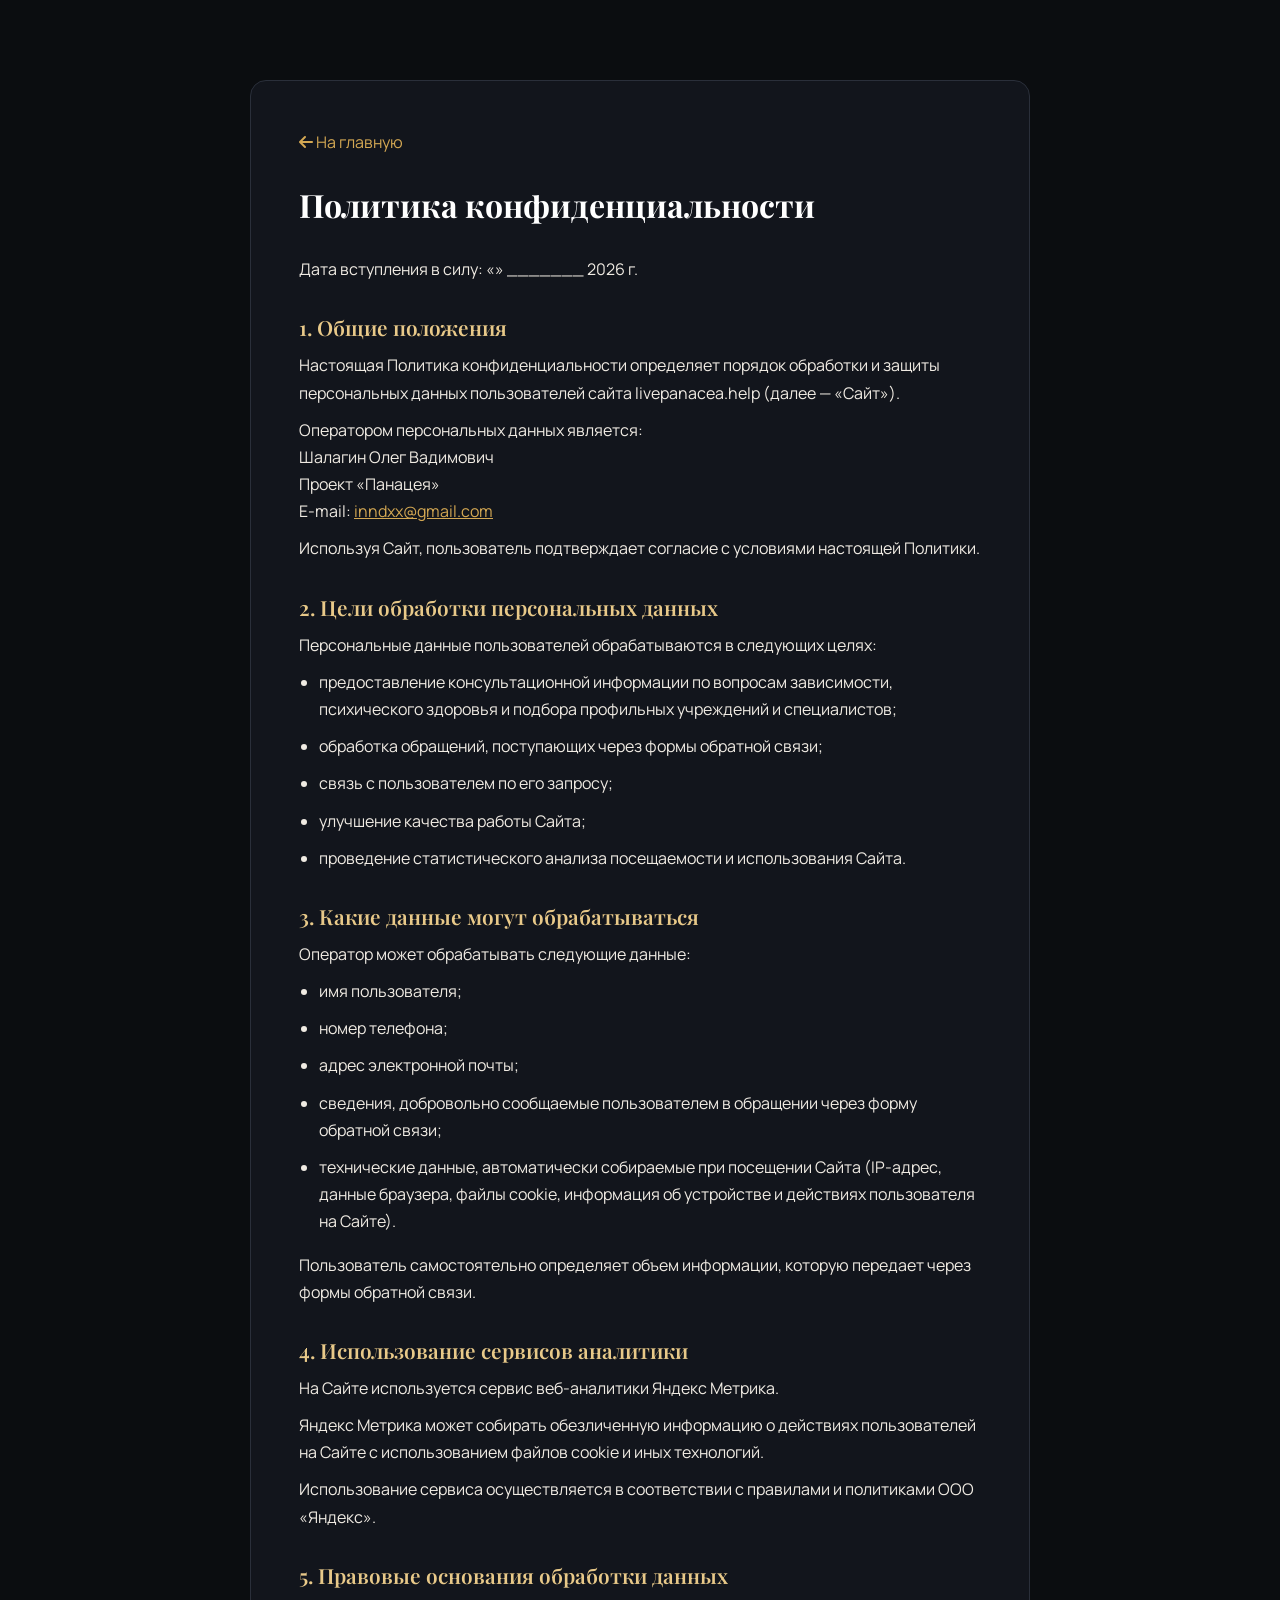
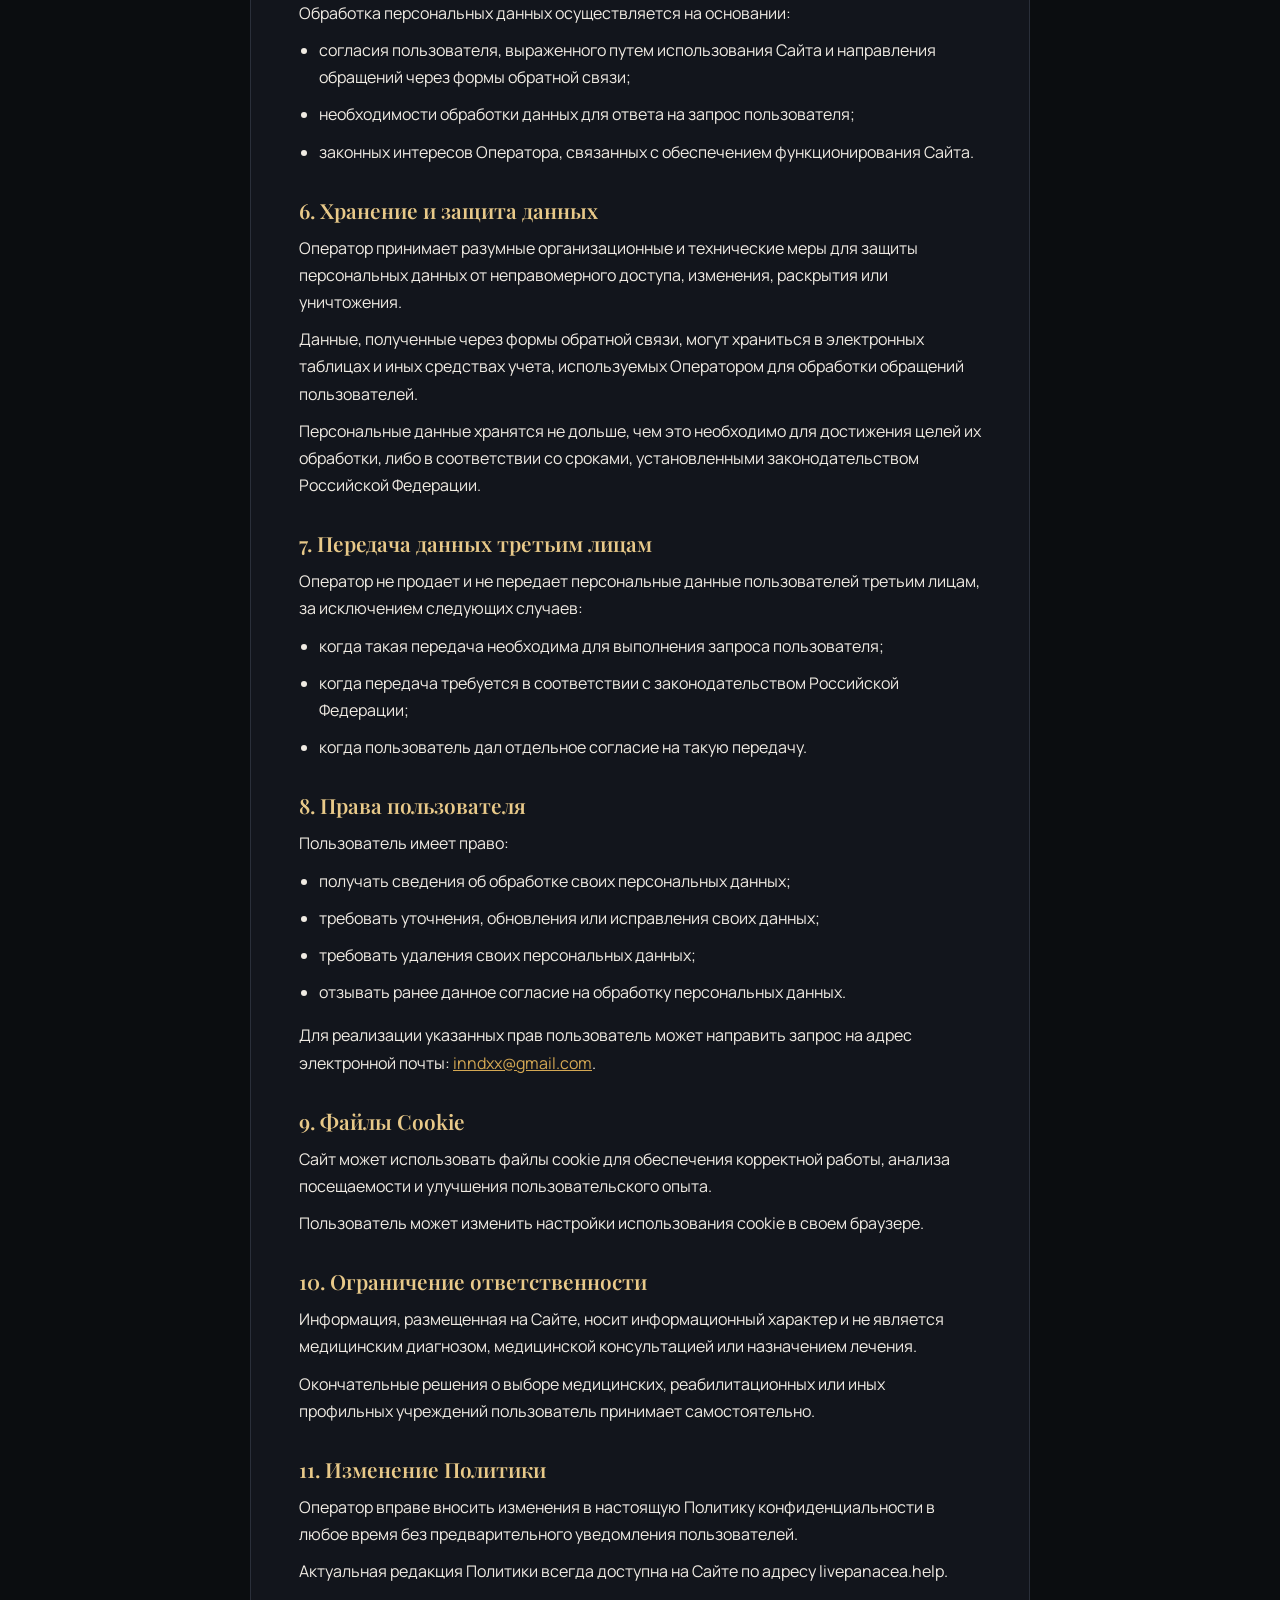
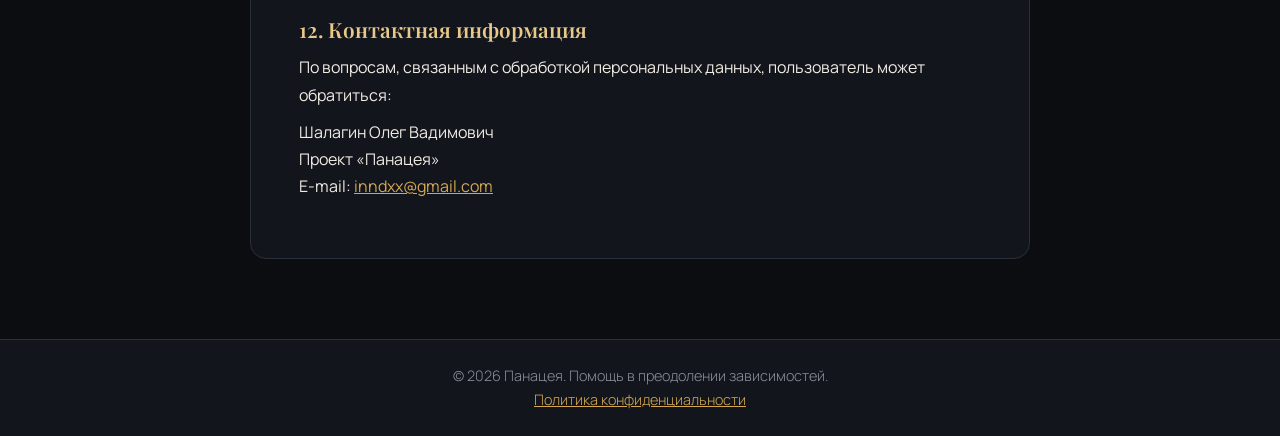
==== privacy.html @ d99a742f "feat: add privacy policy, Yandex Metrika, verification file, fix email - Add privacy.html with full " ====
<!DOCTYPE html>
<html lang="ru">
<head>
  <meta charset="UTF-8">
  <meta name="viewport" content="width=device-width, initial-scale=1.0">
  <title>Политика конфиденциальности — Панацея</title>
  <meta name="description" content="Политика конфиденциальности проекта Панацея">
  <meta name="robots" content="noindex, follow">
  <link rel="preconnect" href="https://fonts.googleapis.com">
  <link rel="preconnect" href="https://fonts.gstatic.com" crossorigin>
  <link href="https://fonts.googleapis.com/css2?family=Playfair+Display:wght@400;600;700&family=Manrope:wght@300;400;500;600;700&display=swap" rel="stylesheet">
  <link rel="stylesheet" href="https://cdnjs.cloudflare.com/ajax/libs/font-awesome/6.5.0/css/all.min.css">
  <link rel="stylesheet" href="css/style.css?v=3">
  <link rel="icon" type="image/png" href="favicon.png">

  <!-- Yandex.Metrika counter -->
  <script type="text/javascript">
     (function(m,e,t,r,i,k,a){m[i]=m[i]||function(){(m[i].a=m[i].a||[]).push(arguments)};
     m[i].l=1*new Date();
     for (var j = 0; j < document.scripts.length; j++) {if (document.scripts[j].src === r) { return; }}
     k=e.createElement(t),a=e.getElementsByTagName(t)[0],k.async=1,k.src=r,a.parentNode.insertBefore(k,a)})
     (window, document, "script", "https://mc.yandex.ru/metrika/tag.js?id=109764891", "ym");

     ym(109764891, "init", {
          ssr:true,
          webvisor:true,
          clickmap:true,
          ecommerce:"dataLayer",
          accurateTrackBounce:true,
          trackLinks:true
     });
  </script>
  <noscript><div><img src="https://mc.yandex.ru/watch/109764891" style="position:absolute; left:-9999px;" alt="" /></div></noscript>
  <!-- /Yandex.Metrika counter -->
  <style>
    .privacy-page { min-height: 100vh; padding: 80px 24px; }
    .privacy-container { max-width: 780px; margin: 0 auto; background: var(--color-surface); border: 1px solid var(--color-border); border-radius: 16px; padding: 48px; }
    .privacy-container h1 { font-family: var(--font-display); font-size: 2rem; margin-bottom: 24px; color: var(--color-white); }
    .privacy-container h2 { font-family: var(--font-display); font-size: 1.3rem; margin-top: 32px; margin-bottom: 12px; color: var(--color-accent-light); }
    .privacy-container p, .privacy-container li { color: var(--color-text); line-height: 1.7; margin-bottom: 10px; }
    .privacy-container ul { margin-left: 20px; margin-bottom: 16px; }
    .privacy-container a { color: var(--color-accent); }
    .privacy-back { display: inline-block; margin-bottom: 24px; color: var(--color-accent); text-decoration: none; }
    .privacy-back:hover { text-decoration: underline; }
    footer { text-align: center; padding: 24px; color: var(--color-text-muted); font-size: 0.9rem; }
    footer a { color: var(--color-text-muted); text-decoration: underline; }
    @media (max-width: 600px) {
      .privacy-container { padding: 28px 20px; }
      .privacy-container h1 { font-size: 1.6rem; }
    }
  </style>
</head>
<body>
  <div class="privacy-page">
    <div class="privacy-container">
      <a href="index.html" class="privacy-back"><i class="fas fa-arrow-left"></i> На главную</a>
      <h1>Политика конфиденциальности</h1>
      <p>Дата вступления в силу: «» _______ 2026 г.</p>

      <h2>1. Общие положения</h2>
      <p>Настоящая Политика конфиденциальности определяет порядок обработки и защиты персональных данных пользователей сайта livepanacea.help (далее — «Сайт»).</p>
      <p>Оператором персональных данных является:<br>
      Шалагин Олег Вадимович<br>
      Проект «Панацея»<br>
      E-mail: <a href="mailto:inndxx@gmail.com">inndxx@gmail.com</a></p>
      <p>Используя Сайт, пользователь подтверждает согласие с условиями настоящей Политики.</p>

      <h2>2. Цели обработки персональных данных</h2>
      <p>Персональные данные пользователей обрабатываются в следующих целях:</p>
      <ul>
        <li>предоставление консультационной информации по вопросам зависимости, психического здоровья и подбора профильных учреждений и специалистов;</li>
        <li>обработка обращений, поступающих через формы обратной связи;</li>
        <li>связь с пользователем по его запросу;</li>
        <li>улучшение качества работы Сайта;</li>
        <li>проведение статистического анализа посещаемости и использования Сайта.</li>
      </ul>

      <h2>3. Какие данные могут обрабатываться</h2>
      <p>Оператор может обрабатывать следующие данные:</p>
      <ul>
        <li>имя пользователя;</li>
        <li>номер телефона;</li>
        <li>адрес электронной почты;</li>
        <li>сведения, добровольно сообщаемые пользователем в обращении через форму обратной связи;</li>
        <li>технические данные, автоматически собираемые при посещении Сайта (IP-адрес, данные браузера, файлы cookie, информация об устройстве и действиях пользователя на Сайте).</li>
      </ul>
      <p>Пользователь самостоятельно определяет объем информации, которую передает через формы обратной связи.</p>

      <h2>4. Использование сервисов аналитики</h2>
      <p>На Сайте используется сервис веб-аналитики Яндекс Метрика.</p>
      <p>Яндекс Метрика может собирать обезличенную информацию о действиях пользователей на Сайте с использованием файлов cookie и иных технологий.</p>
      <p>Использование сервиса осуществляется в соответствии с правилами и политиками ООО «Яндекс».</p>

      <h2>5. Правовые основания обработки данных</h2>
      <p>Обработка персональных данных осуществляется на основании:</p>
      <ul>
        <li>согласия пользователя, выраженного путем использования Сайта и направления обращений через формы обратной связи;</li>
        <li>необходимости обработки данных для ответа на запрос пользователя;</li>
        <li>законных интересов Оператора, связанных с обеспечением функционирования Сайта.</li>
      </ul>

      <h2>6. Хранение и защита данных</h2>
      <p>Оператор принимает разумные организационные и технические меры для защиты персональных данных от неправомерного доступа, изменения, раскрытия или уничтожения.</p>
      <p>Данные, полученные через формы обратной связи, могут храниться в электронных таблицах и иных средствах учета, используемых Оператором для обработки обращений пользователей.</p>
      <p>Персональные данные хранятся не дольше, чем это необходимо для достижения целей их обработки, либо в соответствии со сроками, установленными законодательством Российской Федерации.</p>

      <h2>7. Передача данных третьим лицам</h2>
      <p>Оператор не продает и не передает персональные данные пользователей третьим лицам, за исключением следующих случаев:</p>
      <ul>
        <li>когда такая передача необходима для выполнения запроса пользователя;</li>
        <li>когда передача требуется в соответствии с законодательством Российской Федерации;</li>
        <li>когда пользователь дал отдельное согласие на такую передачу.</li>
      </ul>

      <h2>8. Права пользователя</h2>
      <p>Пользователь имеет право:</p>
      <ul>
        <li>получать сведения об обработке своих персональных данных;</li>
        <li>требовать уточнения, обновления или исправления своих данных;</li>
        <li>требовать удаления своих персональных данных;</li>
        <li>отзывать ранее данное согласие на обработку персональных данных.</li>
      </ul>
      <p>Для реализации указанных прав пользователь может направить запрос на адрес электронной почты: <a href="mailto:inndxx@gmail.com">inndxx@gmail.com</a>.</p>

      <h2>9. Файлы Cookie</h2>
      <p>Сайт может использовать файлы cookie для обеспечения корректной работы, анализа посещаемости и улучшения пользовательского опыта.</p>
      <p>Пользователь может изменить настройки использования cookie в своем браузере.</p>

      <h2>10. Ограничение ответственности</h2>
      <p>Информация, размещенная на Сайте, носит информационный характер и не является медицинским диагнозом, медицинской консультацией или назначением лечения.</p>
      <p>Окончательные решения о выборе медицинских, реабилитационных или иных профильных учреждений пользователь принимает самостоятельно.</p>

      <h2>11. Изменение Политики</h2>
      <p>Оператор вправе вносить изменения в настоящую Политику конфиденциальности в любое время без предварительного уведомления пользователей.</p>
      <p>Актуальная редакция Политики всегда доступна на Сайте по адресу livepanacea.help.</p>

      <h2>12. Контактная информация</h2>
      <p>По вопросам, связанным с обработкой персональных данных, пользователь может обратиться:</p>
      <p>Шалагин Олег Вадимович<br>
      Проект «Панацея»<br>
      E-mail: <a href="mailto:inndxx@gmail.com">inndxx@gmail.com</a></p>
    </div>
  </div>
  <footer>
    <p>© 2026 Панацея. Помощь в преодолении зависимостей.</p>
    <p><a href="privacy.html" style="color: var(--color-accent);">Политика конфиденциальности</a></p>
  </footer>
</body>
</html>
---- css/style.css ----
:root {
  --color-bg: #0B0D10;
  --color-surface: #12151C;
  --color-surface-raised: #181C26;
  --color-border: #2A2F3A;
  --color-border-hover: #3D4452;
  --color-accent: #D4A853;
  --color-accent-light: #E8C989;
  --color-accent-glow: rgba(212,168,83,0.25);
  --color-text: #F0EBE3;
  --color-text-muted: #8A8F99;
  --color-white: #FFFFFF;
  --font-display: 'Playfair Display', serif;
  --font-body: 'Manrope', sans-serif;
}

* { margin: 0; padding: 0; box-sizing: border-box; }

html { scroll-behavior: smooth; }

body {
  font-family: var(--font-body);
  color: var(--color-text);
  background-color: var(--color-bg);
  line-height: 1.65;
  font-size: 16px;
  -webkit-font-smoothing: antialiased;
}

::selection {
  background: var(--color-accent);
  color: var(--color-bg);
}

/* Header */
header {
  position: fixed;
  top: 0; left: 0; right: 0;
  z-index: 1000;
  transition: background 0.4s ease, border-color 0.4s ease;
  border-bottom: 1px solid transparent;
}

header.scrolled {
  background: rgba(11,13,16,0.92);
  backdrop-filter: blur(16px);
  border-bottom-color: var(--color-border);
}

.header-inner {
  max-width: 1200px;
  margin: 0 auto;
  padding: 0 24px;
  display: flex;
  justify-content: space-between;
  align-items: center;
  height: 72px;
}

.logo {
  display: flex;
  align-items: center;
  text-decoration: none;
}

.logo img {
  height: 62px;
  width: auto;
  display: block;
  filter: brightness(1.1);
}

nav ul {
  display: flex;
  list-style: none;
  gap: 32px;
}

nav a {
  text-decoration: none;
  color: #B8BCC4;
  font-weight: 500;
  font-size: 0.9rem;
  transition: color 0.3s ease;
  position: relative;
}

nav a::after {
  content: '';
  position: absolute;
  bottom: -4px;
  left: 0;
  width: 0;
  height: 1.5px;
  background: var(--color-accent);
  transition: width 0.3s ease;
}

nav a:hover {
  color: var(--color-text);
}

nav a:hover::after {
  width: 100%;
}

.menu-toggle {
  display: none;
  background: none;
  border: none;
  font-size: 1.5rem;
  color: var(--color-text);
  cursor: pointer;
  padding: 8px;
}

/* Hero */
.hero {
  min-height: 100vh;
  display: flex;
  align-items: center;
  justify-content: center;
  text-align: center;
  position: relative;
  overflow: hidden;
  max-width: none;
  margin: 0;
  padding: 120px 0 80px;
}

.hero-bg {
  position: absolute;
  inset: 0;
  background-size: cover;
  background-position: center;
  z-index: 0;
}

.hero-overlay {
  position: absolute;
  inset: 0;
  background: linear-gradient(
    to bottom,
    rgba(11,13,16,0.4) 0%,
    rgba(11,13,16,0.75) 60%,
    var(--color-bg) 100%
  );
  z-index: 1;
}

.hero-content {
  position: relative;
  z-index: 2;
  max-width: 800px;
  padding: 0 24px;
}

.hero h1 {
  font-family: var(--font-display);
  font-size: clamp(3rem, 8vw, 6rem);
  font-weight: 600;
  color: var(--color-white);
  margin-bottom: 24px;
  letter-spacing: -1px;
  line-height: 1.1;
}

.hero p {
  font-size: clamp(1.1rem, 2.5vw, 1.35rem);
  color: rgba(240,235,227,0.85);
  max-width: 640px;
  margin: 0 auto 40px;
  font-weight: 300;
  line-height: 1.6;
}

.hero-buttons {
  display: flex;
  gap: 16px;
  justify-content: center;
  flex-wrap: wrap;
}

.btn {
  display: inline-block;
  padding: 16px 36px;
  border-radius: 6px;
  text-decoration: none;
  font-weight: 600;
  font-size: 0.95rem;
  transition: all 0.35s ease;
  border: none;
  cursor: pointer;
  font-family: var(--font-body);
  letter-spacing: 0.3px;
}

.btn-primary {
  background: linear-gradient(135deg, var(--color-accent), #B88B3A);
  color: var(--color-bg);
  box-shadow: 0 4px 24px rgba(212,168,83,0.25);
}

.btn-primary:hover {
  transform: translateY(-2px);
  box-shadow: 0 8px 32px rgba(212,168,83,0.4);
  filter: brightness(1.08);
}

.btn-outline {
  background: transparent;
  color: var(--color-accent-light);
  border: 1.5px solid rgba(212,168,83,0.4);
}

.btn-outline:hover {
  background: rgba(212,168,83,0.08);
  border-color: var(--color-accent);
  color: var(--color-accent-light);
  transform: translateY(-2px);
}

.social-links {
  display: flex;
  justify-content: center;
  gap: 24px;
  margin-top: 48px;
}

.social-links a {
  color: var(--color-text-muted);
  font-size: 1.6rem;
  transition: all 0.3s ease;
  display: flex;
  align-items: center;
  justify-content: center;
  width: 48px;
  height: 48px;
  border-radius: 50%;
  border: 1px solid var(--color-border);
  text-decoration: none;
  overflow: hidden;
}

.social-links a:hover {
  color: var(--color-accent);
  border-color: var(--color-accent);
  background: rgba(212,168,83,0.08);
  transform: translateY(-3px);
}

.social-links a::after,
.social-links a::before {
  display: none !important;
  content: none !important;
}

.hero-scroll {
  position: absolute;
  bottom: 32px;
  right: 50%;
  transform: translateX(50%);
  z-index: 2;
}

.hero-scroll span {
  display: block;
  width: 24px;
  height: 40px;
  border: 2px solid rgba(255,255,255,0.3);
  border-radius: 12px;
  position: relative;
}

.hero-scroll span::before {
  content: '';
  position: absolute;
  top: 8px;
  left: 50%;
  transform: translateX(-50%);
  width: 4px;
  height: 8px;
  background: var(--color-accent);
  border-radius: 2px;
  animation: scrollWheel 2s infinite;
}

@keyframes scrollWheel {
  0% { opacity: 1; top: 8px; }
  100% { opacity: 0; top: 20px; }
}

/* Sections */
section {
  max-width: 1200px;
  margin: 0 auto;
  padding: 120px 24px 80px;
}

h2 {
  font-family: var(--font-display);
  font-size: clamp(1.8rem, 4vw, 2.6rem);
  margin-bottom: 16px;
  color: var(--color-white);
  font-weight: 600;
  line-height: 1.2;
}

.section-subtitle {
  color: var(--color-text-muted);
  font-size: 1.1rem;
  max-width: 700px;
  margin-bottom: 56px;
  font-weight: 300;
}

h3 {
  font-family: var(--font-display);
  font-size: 1.4rem;
  margin-bottom: 16px;
  color: var(--color-white);
  font-weight: 500;
}

/* About */
#about h2 {
  text-align: right;
}

#about .section-subtitle {
  text-align: right;
  margin-left: auto;
  margin-right: 0;
}

.about-content {
  display: grid;
  grid-template-columns: 1fr 1fr;
  gap: 64px;
  align-items: start;
}

.about-text p {
  color: var(--color-text-muted);
  margin-bottom: 20px;
  font-size: 1.05rem;
  font-weight: 300;
}

.about-text h3 {
  margin-top: 40px;
  margin-bottom: 24px;
  font-size: 1.3rem;
}

.team-list {
  display: flex;
  flex-direction: row;
  gap: 16px;
  margin: 24px 0;
  flex-wrap: wrap;
}

.team-member {
  display: flex;
  align-items: center;
  gap: 16px;
  padding: 12px 16px;
  background: var(--color-surface);
  border: 1px solid var(--color-border);
  border-radius: 12px;
  transition: border-color 0.3s ease;
  flex: 1;
  min-width: 200px;
}

.team-member:hover {
  border-color: var(--color-border-hover);
}

.team-member img,
.team-avatar {
  width: 56px;
  height: 56px;
  border-radius: 50%;
  object-fit: cover;
  object-position: center 20%;
  flex-shrink: 0;
  background: linear-gradient(135deg, var(--color-accent), #B88B3A);
  display: flex;
  align-items: center;
  justify-content: center;
  color: var(--color-bg);
  font-weight: 700;
  font-size: 1.1rem;
  font-family: var(--font-body);
}

.team-member div strong {
  display: block;
  color: var(--color-text);
  font-weight: 600;
  margin-bottom: 2px;
}

.team-member div span {
  color: var(--color-text-muted);
  font-size: 0.9rem;
}

.about-image {
  background: linear-gradient(135deg, #1a1f2d, #0f131a);
  border-radius: 16px;
  height: 420px;
  display: flex;
  align-items: center;
  justify-content: center;
  color: var(--color-text-muted);
  font-size: 1.2rem;
  border: 1px solid var(--color-border);
  position: relative;
  overflow: hidden;
}

.about-image::before {
  content: '';
  position: absolute;
  inset: 0;
  background: radial-gradient(circle at 30% 30%, rgba(212,168,83,0.06), transparent 60%);
}

/* Carousel */
.carousel {
  position: relative;
  overflow: hidden;
}

.carousel-track {
  display: flex;
  transition: transform 0.5s ease;
  height: 100%;
  width: 100%;
}

.carousel-slide {
  min-width: 100%;
  height: 100%;
  display: flex;
  align-items: center;
  justify-content: center;
  opacity: 0;
  transition: opacity 0.5s ease;
  position: absolute;
  inset: 0;
}

.carousel-slide.active {
  opacity: 1;
  position: relative;
}

.carousel-slide img {
  width: 100%;
  height: 100%;
  object-fit: cover;
  border-radius: 16px;
}

.carousel-btn {
  position: absolute;
  top: 50%;
  transform: translateY(-50%);
  background: rgba(11, 13, 16, 0.6);
  border: 1px solid var(--color-border);
  color: var(--color-text);
  width: 40px;
  height: 40px;
  border-radius: 50%;
  cursor: pointer;
  font-size: 1.2rem;
  display: flex;
  align-items: center;
  justify-content: center;
  z-index: 2;
  transition: background 0.3s ease, border-color 0.3s ease;
}

.carousel-btn:hover {
  background: var(--color-accent);
  border-color: var(--color-accent);
  color: var(--color-bg);
}

.carousel-prev { left: 12px; }
.carousel-next { right: 12px; }

.carousel-dots {
  position: absolute;
  bottom: 16px;
  left: 50%;
  transform: translateX(-50%);
  display: flex;
  gap: 8px;
  z-index: 2;
}

.carousel-dot {
  width: 8px;
  height: 8px;
  border-radius: 50%;
  background: rgba(240, 235, 227, 0.3);
  border: none;
  cursor: pointer;
  transition: background 0.3s ease;
}

.carousel-dot.active {
  background: var(--color-accent);
}

/* Videos */
.videos-grid {
  display: grid;
  grid-template-columns: repeat(auto-fit, minmax(320px, 1fr));
  gap: 28px;
}

.video-card {
  background: var(--color-surface);
  border-radius: 14px;
  overflow: hidden;
  border: 1px solid var(--color-border);
  transition: transform 0.35s ease, border-color 0.35s ease, box-shadow 0.35s ease;
}

.video-card:hover {
  transform: translateY(-6px);
  border-color: var(--color-border-hover);
  box-shadow: 0 20px 48px rgba(0,0,0,0.35);
}

.video-card .placeholder {
  aspect-ratio: 16/9;
  background: linear-gradient(135deg, #1a1f2d, #12151C);
  display: flex;
  align-items: center;
  justify-content: center;
  color: var(--color-accent);
  font-size: 3rem;
}

.video-wrapper {
  position: relative;
  padding-bottom: 56.25%;
  height: 0;
  overflow: hidden;
  background: var(--color-bg);
}

.video-wrapper iframe {
  position: absolute;
  top: 0; left: 0;
  width: 100%;
  height: 100%;
  border: none;
}

.video-card h3 {
  padding: 20px 24px 8px;
  font-size: 1.15rem;
  font-family: var(--font-body);
  font-weight: 600;
}

.video-card p {
  padding: 0 24px 24px;
  color: var(--color-text-muted);
  font-size: 0.95rem;
  font-weight: 300;
}

/* Services */
.services-grid {
  display: grid;
  grid-template-columns: repeat(auto-fit, minmax(260px, 1fr));
  gap: 24px;
}

.service-card {
  background: var(--color-surface);
  border-radius: 14px;
  padding: 36px 28px;
  border: 1px solid var(--color-border);
  transition: transform 0.35s ease, border-color 0.35s ease, box-shadow 0.35s ease;
  position: relative;
  overflow: hidden;
  cursor: pointer;
  display: flex;
  flex-direction: column;
}

.service-card::before {
  content: '';
  position: absolute;
  top: 0;
  left: 0;
  right: 0;
  height: 3px;
  background: linear-gradient(90deg, var(--color-accent), transparent);
  opacity: 0;
  transition: opacity 0.35s ease;
}

.service-card:hover {
  transform: translateY(-6px);
  border-color: var(--color-accent);
  box-shadow: 0 16px 40px rgba(0,0,0,0.3), 0 0 0 1px rgba(212,168,83,0.1);
}

.service-card:hover::before {
  opacity: 1;
}

.service-card h3 {
  font-family: var(--font-body);
  font-size: 1.2rem;
  font-weight: 600;
  margin-bottom: 12px;
}

.service-card p {
  color: var(--color-text-muted);
  font-size: 0.95rem;
  font-weight: 300;
  margin-bottom: 16px;
}

.service-card .price {
  font-size: 1.6rem;
  font-weight: 700;
  color: var(--color-accent);
  margin: auto 0 8px;
  font-family: var(--font-display);
}

.service-card .price-free {
  color: #7ECA9C;
}

.service-duration {
  margin-top: 4px;
  font-size: 0.9rem;
  color: var(--color-text-muted);
}

.service-tag {
  display: inline-block;
  background: rgba(212,168,83,0.1);
  color: var(--color-accent-light);
  padding: 5px 14px;
  border-radius: 20px;
  font-size: 0.8rem;
  font-weight: 500;
  margin-top: 16px;
  border: 1px solid rgba(212,168,83,0.15);
}

/* Form */
.form-section {
  display: grid;
  grid-template-columns: 1fr 1fr;
  gap: 64px;
  align-items: start;
}

.form-info h3 {
  font-size: 1.5rem;
  margin-bottom: 20px;
}

.form-info p {
  color: var(--color-text-muted);
  margin-bottom: 16px;
  font-weight: 300;
}

.form-info .price-highlight {
  font-size: 2.2rem;
  font-weight: 700;
  color: var(--color-accent);
  font-family: var(--font-display);
  margin-bottom: 8px;
}

.form-info a {
  color: var(--color-accent);
  text-decoration: none;
  border-bottom: 1px solid transparent;
  transition: border-color 0.3s ease;
}

.form-info a:hover {
  border-bottom-color: var(--color-accent);
}

form {
  background: var(--color-surface);
  padding: 40px;
  border-radius: 16px;
  border: 1px solid var(--color-border);
  backdrop-filter: blur(10px);
}

.form-group {
  margin-bottom: 20px;
}

.form-group label {
  display: block;
  margin-bottom: 8px;
  font-weight: 500;
  font-size: 0.9rem;
  color: var(--color-text);
}

.form-group label .required { color: #E07A7A; }

.form-group input,
.form-group select,
.form-group textarea {
  width: 100%;
  padding: 14px 16px;
  border: 1px solid var(--color-border);
  border-radius: 8px;
  font-family: var(--font-body);
  font-size: 1rem;
  color: var(--color-text);
  background: var(--color-bg);
  transition: border-color 0.3s ease, box-shadow 0.3s ease;
}

.form-group input::placeholder,
.form-group textarea::placeholder {
  color: #4A5060;
}

.form-group input:focus,
.form-group select:focus,
.form-group textarea:focus {
  outline: none;
  border-color: var(--color-accent);
  box-shadow: 0 0 0 3px var(--color-accent-glow);
}

.form-group textarea {
  resize: vertical;
  min-height: 100px;
}

.form-note {
  font-size: 0.85rem;
  color: var(--color-text-muted);
  margin-top: -6px;
  margin-bottom: 20px;
  font-weight: 300;
}

/* Free help */
.help-grid {
  display: grid;
  grid-template-columns: repeat(auto-fit, minmax(300px, 1fr));
  gap: 24px;
}

.help-card {
  background: var(--color-surface);
  padding: 36px 28px;
  border-radius: 14px;
  border: 1px solid var(--color-border);
  transition: transform 0.35s ease, border-color 0.35s ease, box-shadow 0.35s ease;
}

.help-card:hover {
  transform: translateY(-6px);
  border-color: var(--color-accent);
  box-shadow: 0 16px 40px rgba(0,0,0,0.3);
}

.help-card i {
  font-size: 2rem;
  color: var(--color-accent);
  margin-bottom: 20px;
  display: block;
}

.help-card h3 {
  font-family: var(--font-body);
  font-weight: 600;
  margin-bottom: 12px;
  font-size: 1.2rem;
}

.help-card p {
  color: var(--color-text-muted);
  font-weight: 300;
  font-size: 0.95rem;
}

/* Contacts */
#contacts h2 {
  margin-bottom: 56px;
  position: relative;
}

#contacts h2::after {
  content: '';
  position: absolute;
  bottom: -28px;
  left: 0;
  right: 0;
  height: 1px;
  background: var(--color-border);
}

.contacts-grid {
  display: grid;
  grid-template-columns: repeat(auto-fit, minmax(260px, 1fr));
  gap: 32px;
  margin-bottom: 48px;
}

.contact-item {
  display: flex;
  align-items: center;
  justify-content: center;
  gap: 16px;
  padding: 20px;
  background: var(--color-surface);
  border: 1px solid var(--color-border);
  border-radius: 12px;
  transition: border-color 0.3s ease, background 0.3s ease;
  text-decoration: none;
  color: inherit;
  position: relative;
}

/* Icon-to-text hover effect */
.contact-tg,
.contact-yt,
.contact-email,
.contact-phone {
  position: relative;
  justify-content: center;
}

.contact-tg > div,
.contact-yt > div,
.contact-email > div,
.contact-phone > div {
  opacity: 0;
  visibility: hidden;
  transition: opacity 0.3s ease, visibility 0.3s ease;
  position: absolute;
  inset: 0;
  display: flex;
  align-items: center;
  justify-content: center;
  padding: 0;
  width: auto;
  text-align: center;
}

/* Email/phone hover layout */
.contact-email > div,
.contact-phone > div {
  flex-direction: column;
  gap: 4px;
}

.contact-email:hover > div > h4,
.contact-phone:hover > div > h4 {
  margin: 0;
  font-size: 0.85rem;
  color: var(--color-text-muted);
}

.contact-email:hover > div > p,
.contact-phone:hover > div > p {
  margin: 0;
  font-size: 0.95rem;
  color: var(--color-accent);
}

.contact-email:hover > div > p a,
.contact-phone:hover > div > p a {
  color: var(--color-accent);
  text-decoration: none;
}

.contact-tg i,
.contact-yt i,
.contact-email i,
.contact-phone i {
  transition: opacity 0.3s ease, visibility 0.3s ease;
}

.contact-tg:hover i,
.contact-yt:hover i,
.contact-email:hover i,
.contact-phone:hover i {
  opacity: 0;
  visibility: hidden;
}

.contact-tg:hover > div,
.contact-yt:hover > div,
.contact-email:hover > div,
.contact-phone:hover > div {
  opacity: 1;
  visibility: visible;
}

/* iOS-style solid cards */
.contact-email,
.contact-phone {
  background: var(--color-surface);
  border: 1px solid var(--color-border);
  border-radius: 12px;
  transition: all 0.3s ease;
}

.contact-email:hover,
.contact-phone:hover {
  border-color: var(--color-border-hover);
  background: var(--color-surface-raised);
  transform: translateY(-2px);
}


/* Text on hover - clean style */
.contact-email:hover > div > h4,
.contact-phone:hover > div > h4 {
  color: var(--color-text-muted);
  font-size: 0.85rem;
}

.contact-email:hover > div > p,
.contact-phone:hover > div > p {
  color: var(--color-accent);
  font-size: 0.95rem;
  font-weight: 500;
}

.contact-email:hover > div > p a,
.contact-phone:hover > div > p a {
  color: var(--color-accent);
}

.contact-item:hover {
  border-color: var(--color-border-hover);
}

.contact-item i {
  font-size: 1.4rem;
  color: var(--color-accent);
  flex-shrink: 0;
  width: 40px;
  height: 40px;
  display: flex;
  align-items: center;
  justify-content: center;
  background: rgba(212,168,83,0.08);
  border-radius: 10px;
}

/* iOS-style email & phone icons */
.contact-email i {
  background: #007AFF;
  color: #fff;
  border-radius: 12px;
  font-size: 1.2rem;
}

.contact-phone i {
  background: #34C759;
  color: #fff;
  border-radius: 12px;
  font-size: 1.2rem;
}

.contact-item a {
  color: var(--color-accent);
  text-decoration: none;
  transition: color 0.3s ease;
  word-break: break-word;
}

.contact-item a:hover {
  color: var(--color-accent-light);
}

.contact-item > div {
  text-align: center;
}

.contact-item > div {
  flex: 1;
  text-align: center;
}

.contact-item h4 {
  margin: 0;
  color: var(--color-text);
  font-weight: 600;
  font-size: 1rem;
}

.contact-item p {
  color: var(--color-text-muted);
  font-size: 0.95rem;
  font-weight: 300;
}

/* Telegram card */
.contact-tg {
  border-color: rgba(36, 161, 222, 0.25);
}
.contact-tg:hover {
  border-color: #24A1DE;
  background: rgba(36, 161, 222, 0.06);
}
.contact-tg i {
  color: #24A1DE;
  background: rgba(36, 161, 222, 0.12);
}

/* YouTube card */
.contact-yt {
  border-color: rgba(255, 0, 0, 0.25);
}
.contact-yt:hover {
  border-color: #FF0000;
  background: rgba(255, 0, 0, 0.06);
}
.contact-yt i {
  color: #FF0000;
  background: rgba(255, 0, 0, 0.12);
}

.contacts-note {
  text-align: center;
  color: var(--color-text-muted);
  max-width: 600px;
  margin: 0 auto;
  font-weight: 300;
  font-size: 0.95rem;
}

/* Footer */
footer {
  background: var(--color-surface);
  color: var(--color-text-muted);
  padding: 48px 24px;
  text-align: center;
  border-top: 1px solid var(--color-border);
}

footer p {
  font-size: 0.9rem;
  font-weight: 300;
}

/* Animations */
.animate-fade-up {
  opacity: 0;
  transform: translateY(30px);
  animation: fadeInUp 0.9s cubic-bezier(0.22, 1, 0.36, 1) forwards;
}

.delay-1 { animation-delay: 0.2s; }
.delay-2 { animation-delay: 0.4s; }
.delay-3 { animation-delay: 0.6s; }

@keyframes fadeInUp {
  to {
    opacity: 1;
    transform: translateY(0);
  }
}

.reveal {
  opacity: 0;
  transform: translateY(40px);
  transition: opacity 0.8s cubic-bezier(0.22, 1, 0.36, 1), transform 0.8s cubic-bezier(0.22, 1, 0.36, 1);
}

.reveal.visible {
  opacity: 1;
  transform: translateY(0);
}

/* Scroll padding for fixed header */
[id] { scroll-margin-top: 90px; }

/* Mobile */
@media (max-width: 768px) {
  body {
    text-align: left;
  }

  .menu-toggle { display: block; }

  nav {
    position: absolute;
    top: 72px; left: 0; right: 0;
    background: rgba(11,13,16,0.98);
    backdrop-filter: blur(16px);
    border-bottom: 1px solid var(--color-border);
    max-height: 0;
    overflow: hidden;
    transition: max-height 0.4s ease;
  }

  nav.open { max-height: 500px; }

  nav ul {
    flex-direction: column;
    padding: 24px;
    gap: 20px;
    align-items: flex-start;
  }

  nav a {
    font-size: 1.1rem;
  }

  .hero h1 { font-size: 2.8rem; }
  .hero p { font-size: 1.05rem; }

  .about-content,
  .form-section { grid-template-columns: 1fr; }

  .about-image { height: 280px; }

  section { padding: 80px 20px 48px; }

  .hero-scroll { display: none; }
}
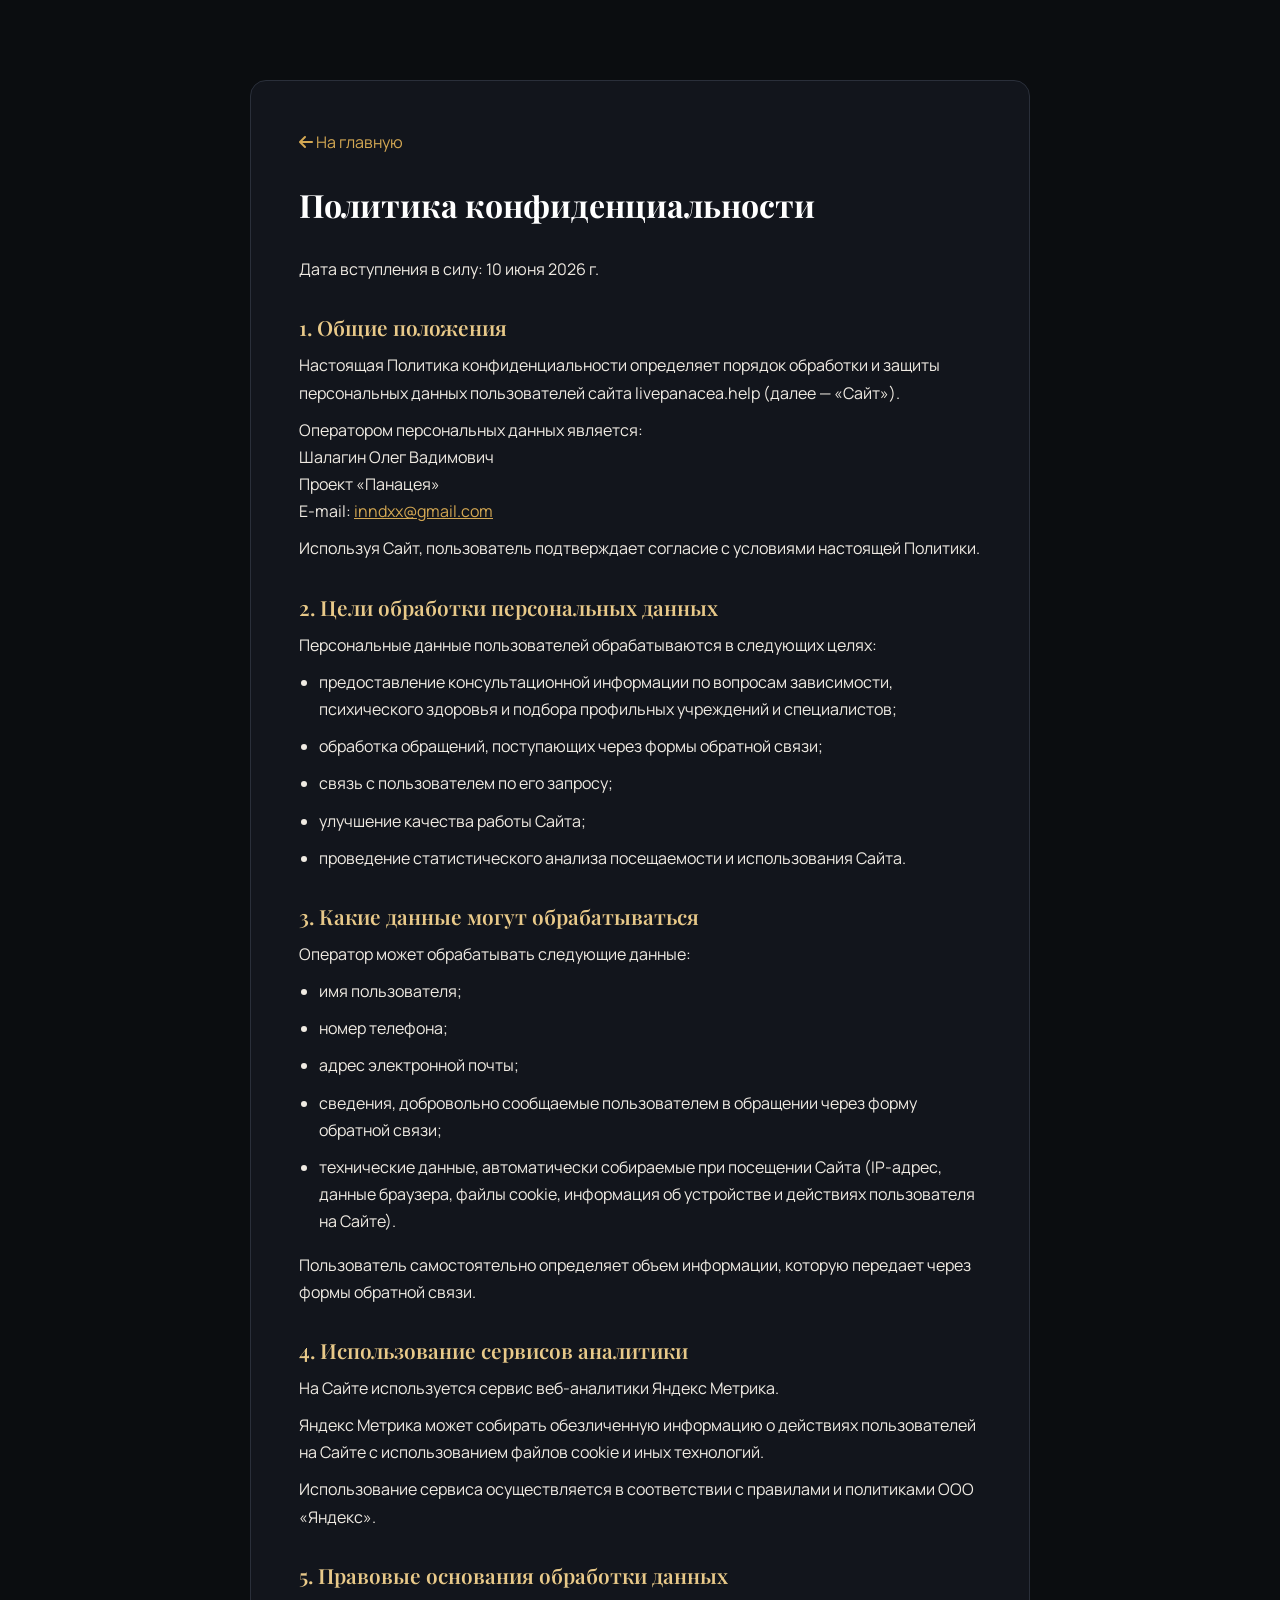
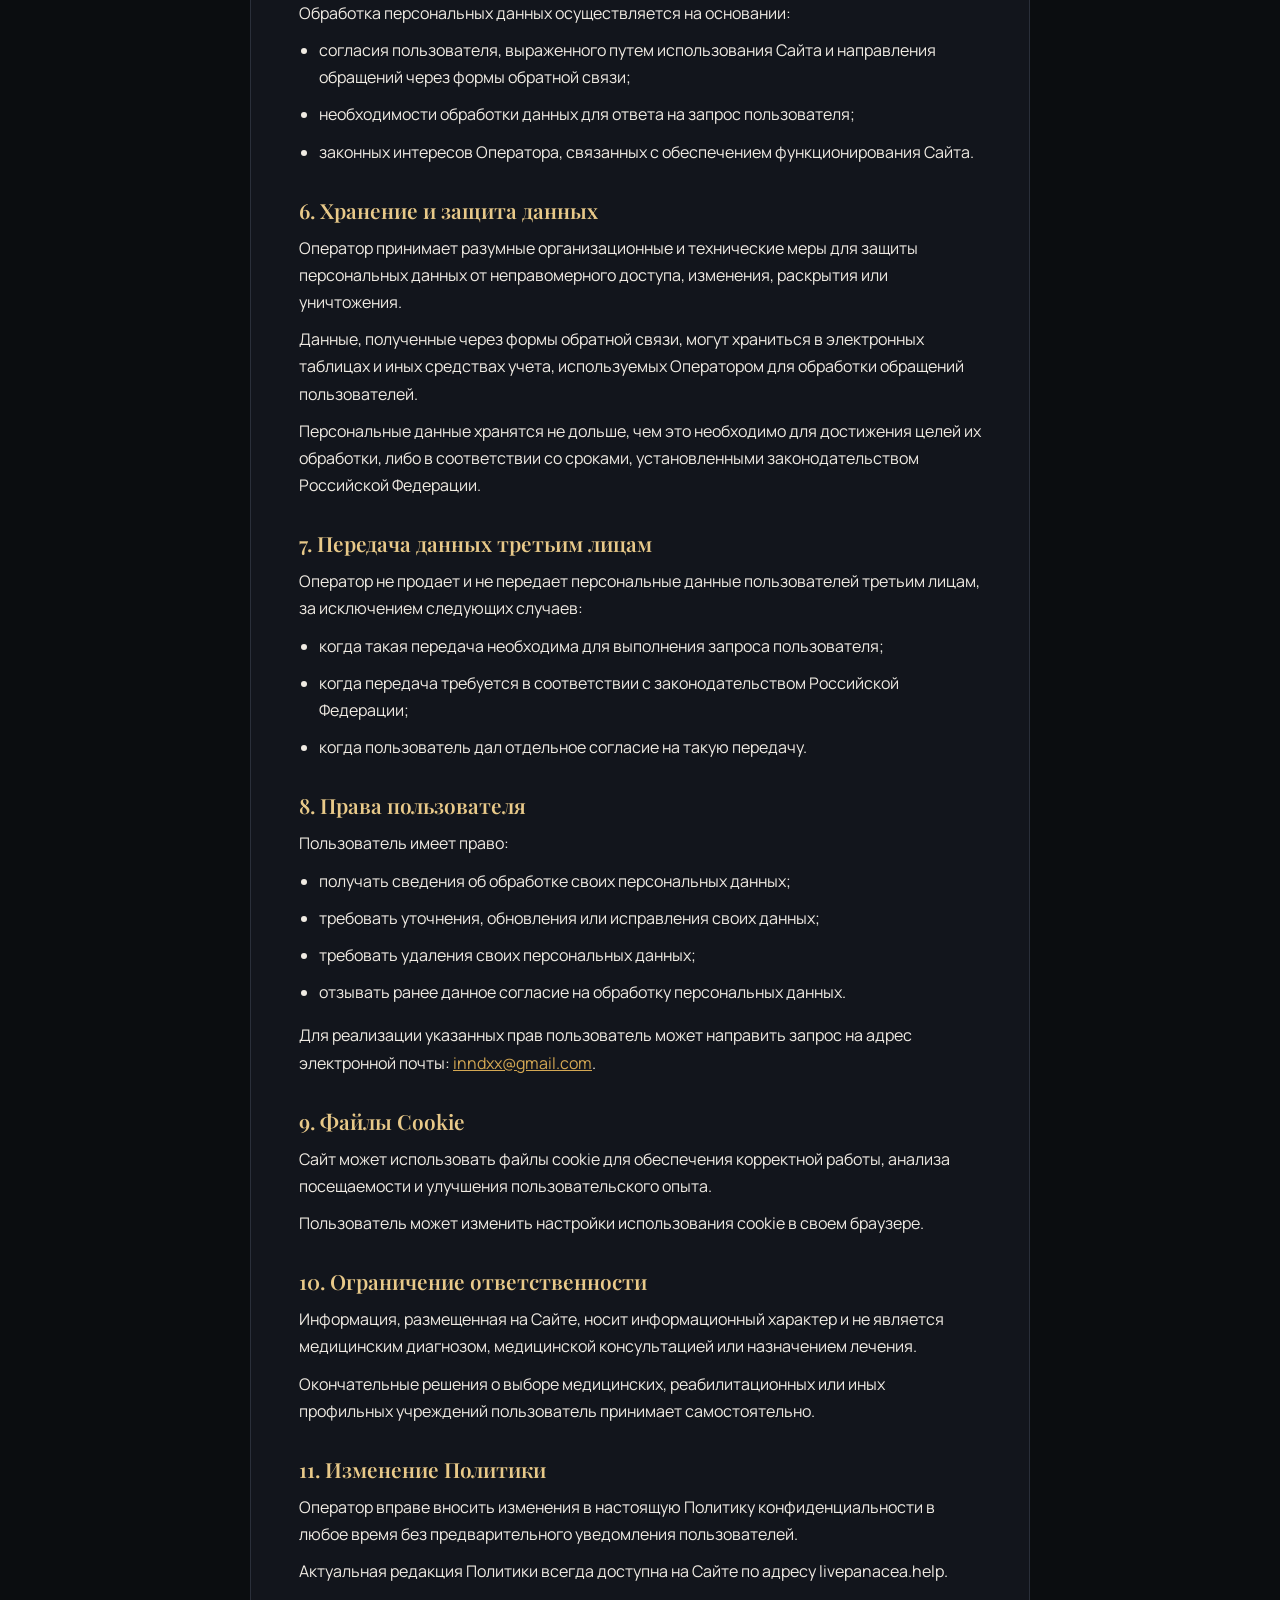
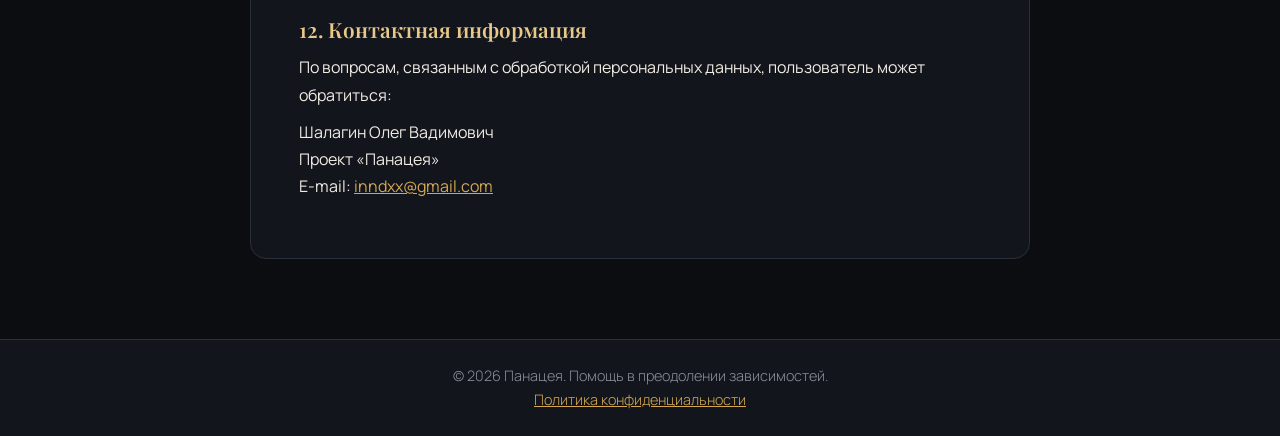
==== commit 861ebd6b: "fix: set privacy policy date to June 10, 2026 Co-Authored-By: Claude Fable 5 <noreply@anthropic.com>" ====
--- a/privacy.html
+++ b/privacy.html
@@ -55,7 +55,7 @@
     <div class="privacy-container">
       <a href="index.html" class="privacy-back"><i class="fas fa-arrow-left"></i> На главную</a>
       <h1>Политика конфиденциальности</h1>
-      <p>Дата вступления в силу: «» _______ 2026 г.</p>
+      <p>Дата вступления в силу: 10 июня 2026 г.</p>
 
       <h2>1. Общие положения</h2>
       <p>Настоящая Политика конфиденциальности определяет порядок обработки и защиты персональных данных пользователей сайта livepanacea.help (далее — «Сайт»).</p>
